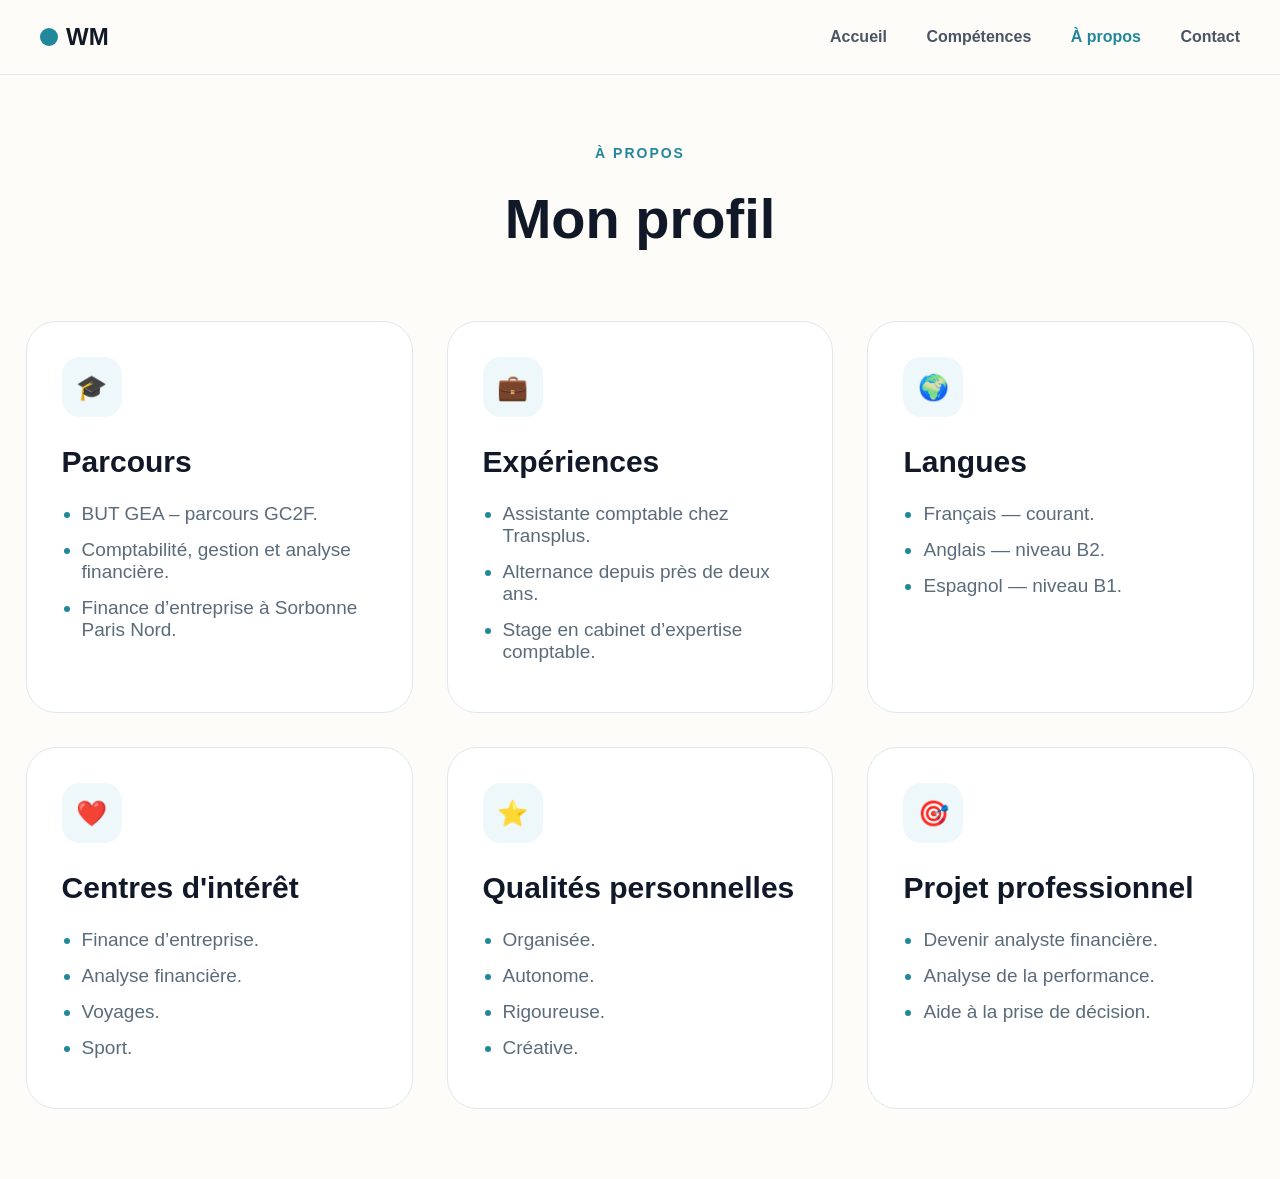
==== about.html @ 2031b593 "version 1" ====
<!DOCTYPE html>
<html lang="fr">
<head>
  <meta charset="UTF-8" />
  <meta name="viewport" content="width=device-width, initial-scale=1.0" />
  <title>À propos - Portfolio</title>
  <link rel="stylesheet" href="css/style.css" />
</head>

<body>

<header class="navbar">
  <div class="logo">
    <span></span>
    <h1>WM</h1>
  </div>

  <nav>
    <a href="index.html">Accueil</a>
    <a href="competences.html">Compétences</a>
    <a href="about.html" class="active">À propos</a>
    <a href="contact.html">Contact</a>
  </nav>
</header>

<main>
  <section class="about-section-new">

    <p class="tag center">À PROPOS</p>
    <h1 class="section-title">Mon profil</h1>

    <div class="about-grid-new">

      <div class="about-box">
        <div class="about-icon">🎓</div>
        <h3>Parcours</h3>
        <ul>
          <li>BUT GEA – parcours GC2F.</li>
          <li>Comptabilité, gestion et analyse financière.</li>
          <li>Finance d’entreprise à Sorbonne Paris Nord.</li>
        </ul>
      </div>

      <div class="about-box">
        <div class="about-icon">💼</div>
        <h3>Expériences</h3>
        <ul>
          <li>Assistante comptable chez Transplus.</li>
          <li>Alternance depuis près de deux ans.</li>
          <li>Stage en cabinet d’expertise comptable.</li>
        </ul>
      </div>

      <div class="about-box">
        <div class="about-icon">🌍</div>
        <h3>Langues</h3>
        <ul>
          <li>Français — courant.</li>
          <li>Anglais — niveau B2.</li>
          <li>Espagnol — niveau B1.</li>
        </ul>
      </div>

      <div class="about-box">
        <div class="about-icon">❤️</div>
        <h3>Centres d'intérêt</h3>
        <ul>
          <li>Finance d’entreprise.</li>
          <li>Analyse financière.</li>
          <li>Voyages.</li>
          <li>Sport.</li>
        </ul>
      </div>

      <div class="about-box">
        <div class="about-icon">⭐</div>
        <h3>Qualités personnelles</h3>
        <ul>
          <li>Organisée.</li>
          <li>Autonome.</li>
          <li>Rigoureuse.</li>
          <li>Créative.</li>
        </ul>
      </div>

      <div class="about-box">
        <div class="about-icon">🎯</div>
        <h3>Projet professionnel</h3>
        <ul>
          <li>Devenir analyste financière.</li>
          <li>Analyse de la performance.</li>
          <li>Aide à la prise de décision.</li>
        </ul>
      </div>

    </div>

  </section>
</main>

</body>
</html>
---- css/style.css ----
* {
    margin: 0;
    padding: 0;
    box-sizing: border-box;
  }
  
  body {
    font-family: Arial, sans-serif;
    background: #fdfcf8;
    color: #111827;
  }
  
  .navbar {
    height: 75px;
    padding: 0 40px;
    display: flex;
    justify-content: space-between;
    align-items: center;
    border-bottom: 1px solid #e5e7eb;
    background: #fdfcf8;
  }
  
  .logo {
    display: flex;
    align-items: center;
    gap: 8px;
  }
  
  .logo span {
    width: 18px;
    height: 18px;
    background: #21879a;
    border-radius: 50%;
  }
  
  .logo h1 {
    font-size: 24px;
  }
  
  nav a {
    margin-left: 35px;
    text-decoration: none;
    color: #4b5563;
    font-weight: 600;
  }
  
  nav a.active,
  nav a:hover {
    color: #21879a;
  }
  
  .hero {
    min-height: 720px;
    display: flex;
    justify-content: space-between;
    align-items: center;
    padding: 80px 12%;
    gap: 60px;
  }
  
  .tag {
    color: #21879a;
    text-transform: uppercase;
    font-weight: bold;
    letter-spacing: 2px;
    font-size: 14px;
    margin-bottom: 25px;
  }
  
  .hero-text h2 {
    font-size: 64px;
    margin-bottom: 20px;
  }
  
  .hero-text h3 {
    font-size: 24px;
    color: #5b6b7a;
    margin-bottom: 35px;
  }
  
  .short-text {
    font-size: 20px;
    margin-bottom: 12px;
    color: #374151;
  }
  
  .btn {
    display: inline-block;
    margin-top: 30px;
    background: #21879a;
    color: white;
    padding: 18px 32px;
    border-radius: 40px;
    text-decoration: none;
    font-weight: bold;
  }
  
  .hero-image {
    transform: translateY(20px);
  }
  
  .hero-image img {
    width: 430px;
    height: 430px;
    object-fit: cover;
    object-position: center -50%;
    border-radius: 50%;
    border: 6px solid white;
    box-shadow: 0 15px 40px rgba(0, 0, 0, 0.15);
    transform: scale(1.15);
  }
  .skills-section {
    padding: 70px 12%;
    border-top: 1px solid #e5e7eb;
  }
  
  .center {
    text-align: center;
  }
  
  .section-title {
    text-align: center;
    font-size: 56px;
    margin-bottom: 15px;
  }
  
  .section-subtitle {
    text-align: center;
    color: #64748b;
    font-size: 20px;
    margin-bottom: 70px;
  }
  
  .skills-container {
    display: grid;
    grid-template-columns: 300px 1fr;
    gap: 45px;
  }
  
  .skills-menu {
    display: flex;
    flex-direction: column;
    gap: 14px;
  }
  
  .skill-btn {
    padding: 20px 24px;
    border-radius: 18px;
    border: 1px solid #e5e7eb;
    background: white;
    text-align: left;
    font-size: 17px;
    font-weight: bold;
    cursor: pointer;
  }
  
  .skill-btn.active {
    background: #21879a;
    color: white;
    box-shadow: 0 8px 20px rgba(33, 135, 154, 0.25);
  }
  
  .skill-card {
    padding: 50px;
    border-radius: 30px;
    border: 1px solid #e5e7eb;
    background: linear-gradient(135deg, #f2fbfd, #fff8ef);
  }
  
  .skill-header {
    display: flex;
    align-items: center;
    gap: 22px;
    margin-bottom: 30px;
  }
  
  .skill-icon {
    width: 70px;
    height: 70px;
    background: #21879a;
    color: white;
    border-radius: 22px;
    display: flex;
    justify-content: center;
    align-items: center;
    font-size: 30px;
  }
  
  .skill-header h3 {
    font-size: 38px;
  }
  
  .skill-header p {
    color: #64748b;
    font-size: 18px;
  }
  
  .badges {
    display: flex;
    flex-wrap: wrap;
    gap: 12px;
    margin-bottom: 35px;
  }
  
  .badges span {
    background: #f1dfc9;
    padding: 8px 18px;
    border-radius: 20px;
    font-weight: bold;
    font-size: 14px;
  }
  
  .examples {
    display: grid;
    grid-template-columns: 1fr 1fr;
    gap: 18px;
    margin-bottom: 40px;
  }
  
  .examples div {
    background: white;
    border: 1px solid #e5e7eb;
    padding: 20px;
    border-radius: 18px;
    font-size: 17px;
  }
  
  .gallery h4 {
    font-size: 18px;
    margin-bottom: 18px;
  }
  
  .gallery-images {
    display: grid;
    grid-template-columns: repeat(3, 1fr);
    gap: 18px;
  }
  
  .gallery-images img {
    width: 100%;
    height: 170px;
    object-fit: cover;
    border-radius: 18px;
  }
  
  footer {
    text-align: center;
    padding: 30px;
    border-top: 1px solid #e5e7eb;
    color: #64748b;
    font-weight: bold;
  }
  
  @media screen and (max-width: 900px) {
    .hero {
      flex-direction: column;
      text-align: center;
    }
  
    .hero-text h2 {
      font-size: 42px;
    }
  
    .hero-image img {
      width: 280px;
      height: 280px;
    }
  
    .skills-container {
      grid-template-columns: 1fr;
    }
  
    .examples {
      grid-template-columns: 1fr;
    }
  
    .gallery-images {
      grid-template-columns: 1fr;
    }
  
    nav a {
      margin-left: 12px;
    }
  }

  .contact-section {
    padding: 70px 12%;
  }
  
  .contact-container {
    display: grid;
    grid-template-columns: 1fr 1.5fr;
    gap: 45px;
  }
  
  .contact-info {
    display: flex;
    flex-direction: column;
    gap: 22px;
  }
  
  .contact-card {
    display: flex;
    align-items: center;
    gap: 25px;
    padding: 26px;
    background: white;
    border: 1px solid #e5e7eb;
    border-radius: 25px;
    text-decoration: none;
    color: #111827;
  }
  
  .contact-icon {
    width: 60px;
    height: 60px;
    border-radius: 18px;
    background: #eef7f9;
    color: #21879a;
    display: flex;
    justify-content: center;
    align-items: center;
    font-weight: bold;
  }
  
  .contact-card p {
    color: #64748b;
    margin-bottom: 5px;
  }
  
  .contact-card strong {
    font-size: 18px;
  }
  
  .contact-form {
    padding: 45px;
    border-radius: 30px;
    border: 1px solid #e5e7eb;
    background: linear-gradient(135deg, #f2fbfd, #fff8ef);
  }
  
  .form-row {
    display: grid;
    grid-template-columns: 1fr 1fr;
    gap: 22px;
  }
  
  .form-group {
    margin-bottom: 25px;
  }
  
  .form-group label {
    display: block;
    font-weight: bold;
    margin-bottom: 10px;
  }
  
  .form-group input,
  .form-group textarea {
    width: 100%;
    border: 1px solid #dbe3ef;
    border-radius: 22px;
    padding: 18px;
    font-size: 16px;
    outline: none;
    background: white;
  }
  
  .form-group textarea {
    resize: vertical;
  }
  
  @media screen and (max-width: 900px) {
    .contact-container,
    .form-row {
      grid-template-columns: 1fr;
    }
  }
  .about-section-new {
    padding: 70px 2%;
  }
  
  .about-grid-new {
    display: grid;
    grid-template-columns: repeat(3, 1fr);
    gap: 34px;
    margin-top: 70px;
  }
  
  .about-box {
    background: white;
    border: 1px solid #dfe7ef;
    border-radius: 30px;
    padding: 35px;
    min-height: 310px;
  }
  
  .about-icon {
    width: 60px;
    height: 60px;
    border-radius: 18px;
    background: #eef7f9;
    color: #21879a;
    display: flex;
    justify-content: center;
    align-items: center;
    font-size: 25px;
    margin-bottom: 28px;
  }
  
  .about-box h3 {
    font-size: 30px;
    margin-bottom: 24px;
  }
  
  .about-box ul {
    padding-left: 20px;
  }
  
  .about-box li {
    color: #5b6b7a;
    font-size: 19px;
    margin-bottom: 14px;
  }
  
  .about-box li::marker {
    color: #21879a;
  }
  
  @media screen and (max-width: 1000px) {
    .about-grid-new {
      grid-template-columns: 1fr 1fr;
    }
  }
  
  @media screen and (max-width: 700px) {
    .about-grid-new {
      grid-template-columns: 1fr;
    }
  }
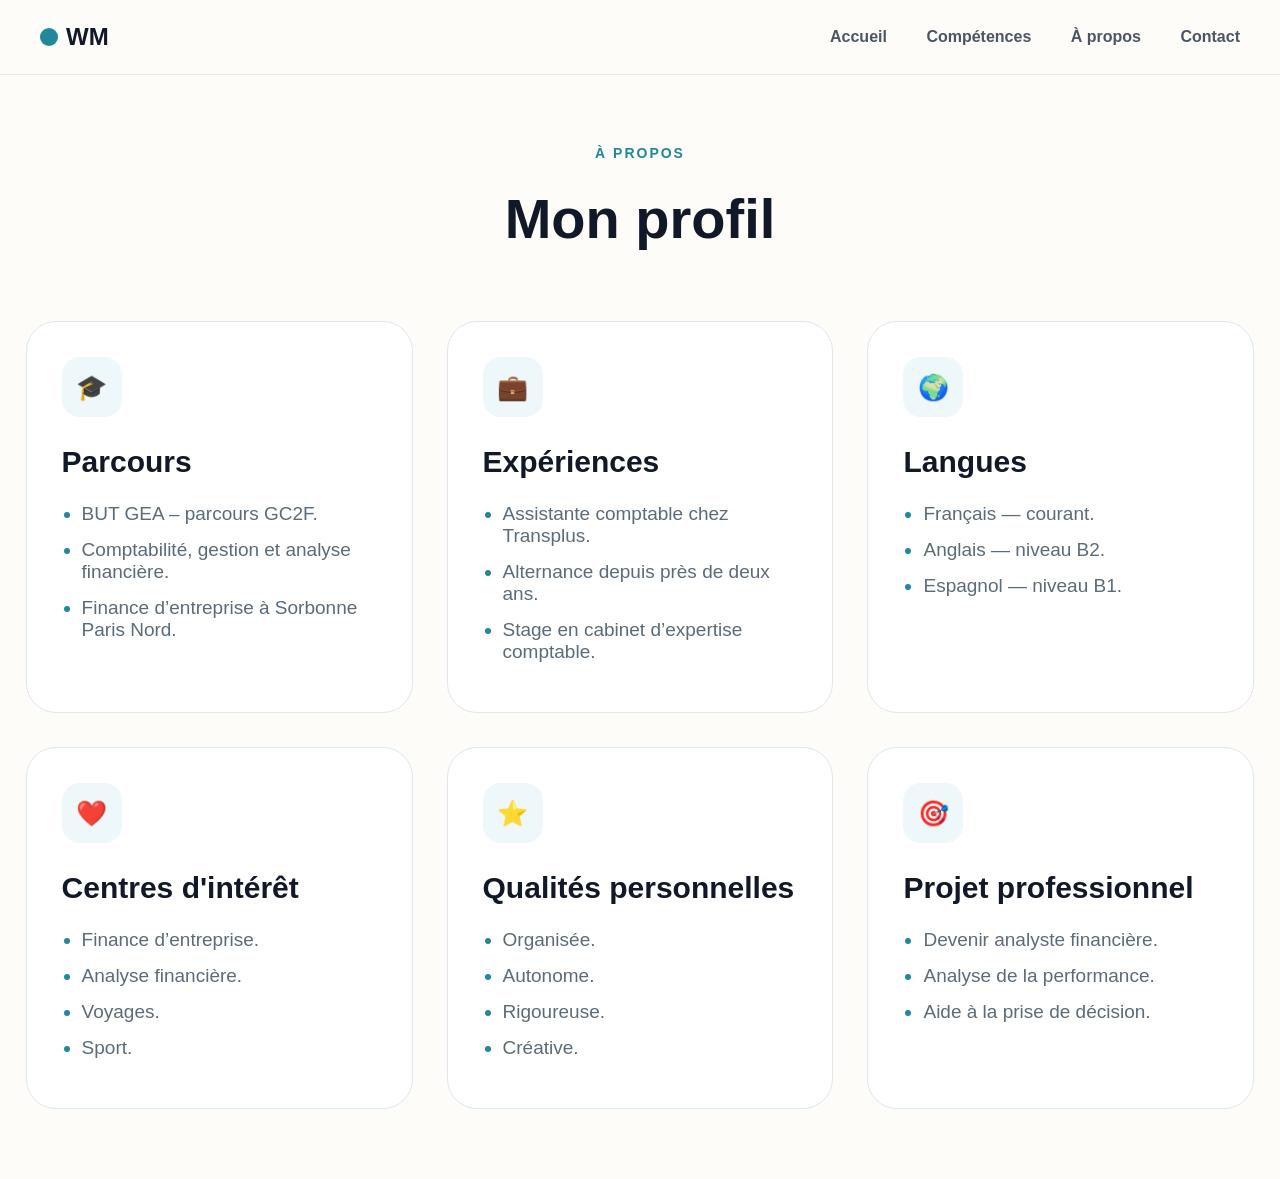
==== commit a4b75de4: "v" ====
--- a/about.html
+++ b/about.html
@@ -15,11 +15,13 @@
     <h1>WM</h1>
   </div>
 
-  <nav>
-    <a href="index.html">Accueil</a>
-    <a href="competences.html">Compétences</a>
-    <a href="about.html" class="active">À propos</a>
-    <a href="contact.html">Contact</a>
+  <button class="menu-toggle" id="menuToggle">☰</button>
+
+  <nav id="navMenu">
+      <a href="index.html">Accueil</a>
+      <a href="competences.html">Compétences</a>
+      <a href="about.html">À propos</a>
+      <a href="contact.html">Contact</a>
   </nav>
 </header>
 
--- a/css/style.css
+++ b/css/style.css
@@ -437,4 +437,199 @@
     .about-grid-new {
       grid-template-columns: 1fr;
     }
-  }+  }
+
+  /* ================= RESPONSIVE TABLETTE ================= */
+@media screen and (max-width: 1024px) {
+  .navbar {
+    padding: 0 25px;
+  }
+
+  nav a {
+    margin-left: 20px;
+    font-size: 15px;
+  }
+
+  .hero {
+    padding: 60px 6%;
+    gap: 40px;
+  }
+
+  .hero-text h2 {
+    font-size: 48px;
+  }
+
+  .hero-text h3 {
+    font-size: 22px;
+  }
+
+  .hero-image {
+    width: 360px;
+    height: 360px;
+  }
+
+  .hero-image img {
+    width: 100%;
+    height: 100%;
+  }
+
+  .skills-container,
+  .contact-container {
+    grid-template-columns: 1fr;
+  }
+
+  .about-grid-new {
+    grid-template-columns: 1fr 1fr;
+  }
+}
+
+/* ================= RESPONSIVE TÉLÉPHONE ================= */
+@media screen and (max-width: 700px) {
+  .navbar {
+    height: auto;
+    padding: 20px;
+    flex-direction: column;
+    gap: 15px;
+  }
+
+  nav {
+    display: flex;
+    flex-wrap: wrap;
+    justify-content: center;
+    gap: 12px;
+  }
+
+  nav a {
+    margin-left: 0;
+    font-size: 14px;
+  }
+
+  .hero {
+    min-height: auto;
+    padding: 50px 6%;
+    flex-direction: column-reverse;
+    text-align: center;
+  }
+
+  .hero-text h2 {
+    font-size: 38px;
+  }
+
+  .hero-text h3 {
+    font-size: 20px;
+  }
+
+  .short-text {
+    font-size: 17px;
+  }
+
+  .hero-image {
+    width: 280px;
+    height: 280px;
+    transform: translateY(0);
+  }
+
+  .section-title {
+    font-size: 38px;
+  }
+
+  .section-subtitle {
+    font-size: 17px;
+    margin-bottom: 40px;
+  }
+
+  .skills-section,
+  .contact-section,
+  .about-section-new {
+    padding: 45px 6%;
+  }
+
+  .skills-menu {
+    flex-direction: row;
+    overflow-x: auto;
+    padding-bottom: 10px;
+  }
+
+  .skill-btn {
+    min-width: 190px;
+    font-size: 15px;
+  }
+
+  .skill-card,
+  .contact-form {
+    padding: 28px;
+  }
+
+  .skill-header {
+    flex-direction: column;
+    align-items: flex-start;
+  }
+
+  .skill-header h3 {
+    font-size: 30px;
+  }
+
+  .examples,
+  .gallery-images,
+  .form-row,
+  .about-grid-new {
+    grid-template-columns: 1fr;
+  }
+
+  .contact-card {
+    padding: 22px;
+  }
+
+  .contact-card strong {
+    font-size: 15px;
+  }
+
+  .about-box {
+    min-height: auto;
+  }
+}
+.menu-toggle {
+  display: none;
+  background: #21879a;
+  color: white;
+  border: none;
+  font-size: 26px;
+  padding: 8px 14px;
+  border-radius: 10px;
+  cursor: pointer;
+}
+
+@media screen and (max-width: 700px) {
+  .navbar {
+    flex-direction: row;
+    justify-content: space-between;
+    position: relative;
+  }
+
+  .menu-toggle {
+    display: block;
+  }
+
+  nav {
+    display: none;
+    position: absolute;
+    top: 75px;
+    right: 20px;
+    background: white;
+    width: 220px;
+    padding: 18px;
+    border-radius: 18px;
+    box-shadow: 0 12px 30px rgba(0,0,0,0.12);
+    z-index: 100;
+  }
+
+  nav.show {
+    display: flex;
+    flex-direction: column;
+    gap: 14px;
+  }
+
+  nav a {
+    margin-left: 0;
+  }
+}
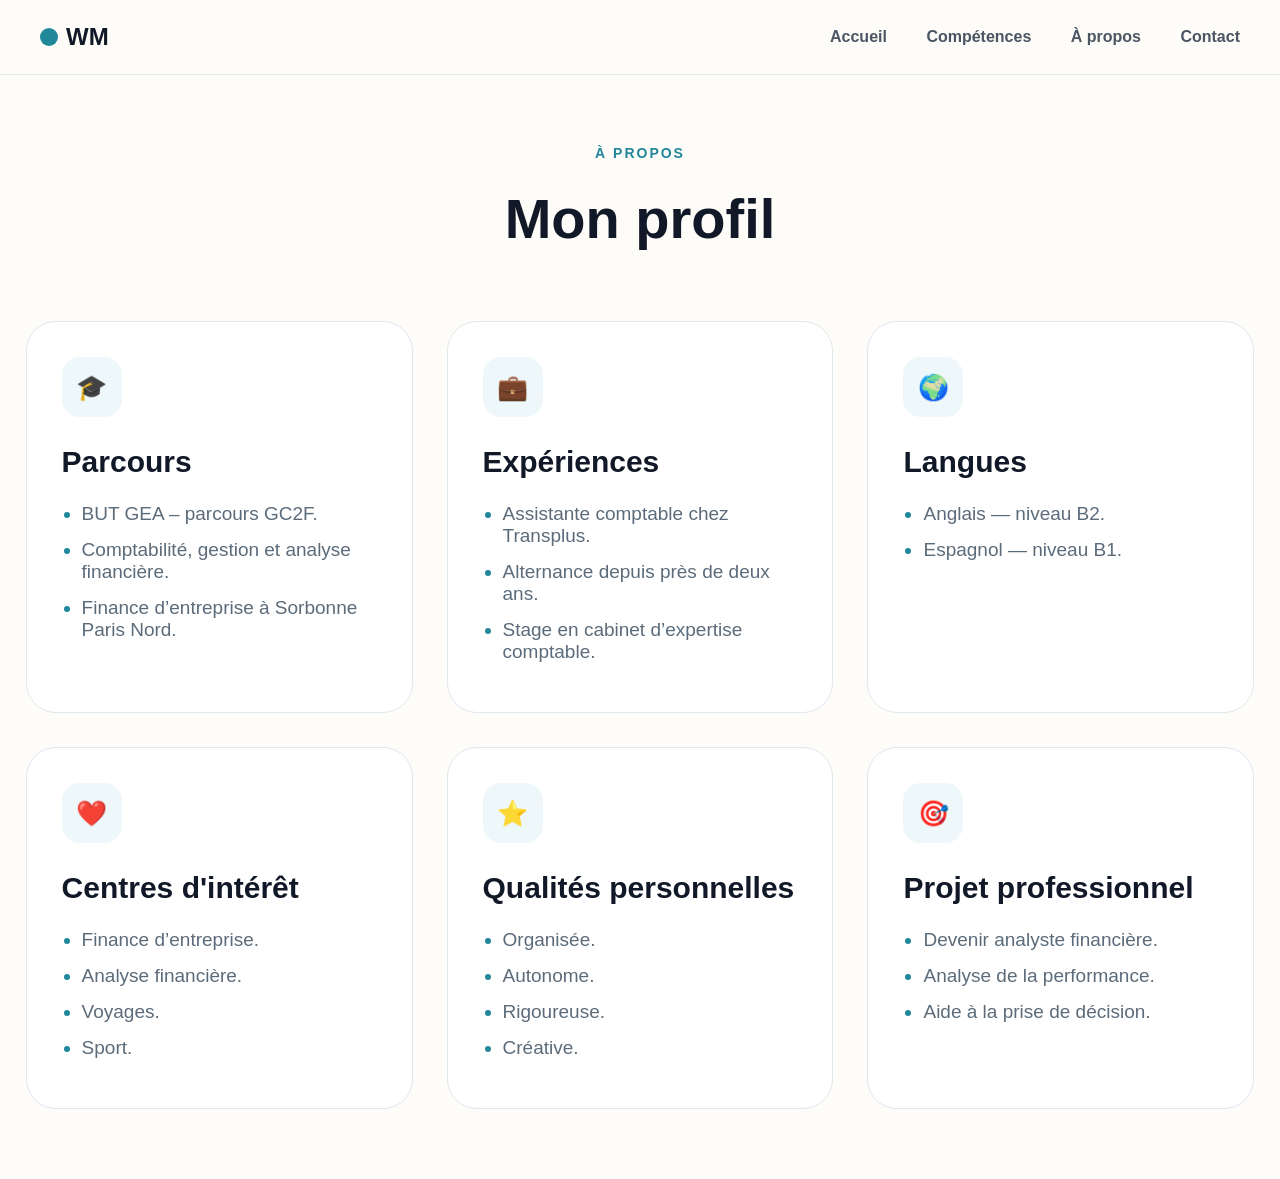
==== commit f2bf832c: "v2" ====
--- a/about.html
+++ b/about.html
@@ -57,7 +57,6 @@
         <div class="about-icon">🌍</div>
         <h3>Langues</h3>
         <ul>
-          <li>Français — courant.</li>
           <li>Anglais — niveau B2.</li>
           <li>Espagnol — niveau B1.</li>
         </ul>
@@ -99,6 +98,19 @@
 
   </section>
 </main>
+<script>
+
+  const menuToggle = document.getElementById("menuToggle");
+
+  const navMenu = document.getElementById("navMenu");
+
+  menuToggle.addEventListener("click", () => {
+
+    navMenu.classList.toggle("show");
+
+  });
+
+</script>
 
 </body>
 </html>
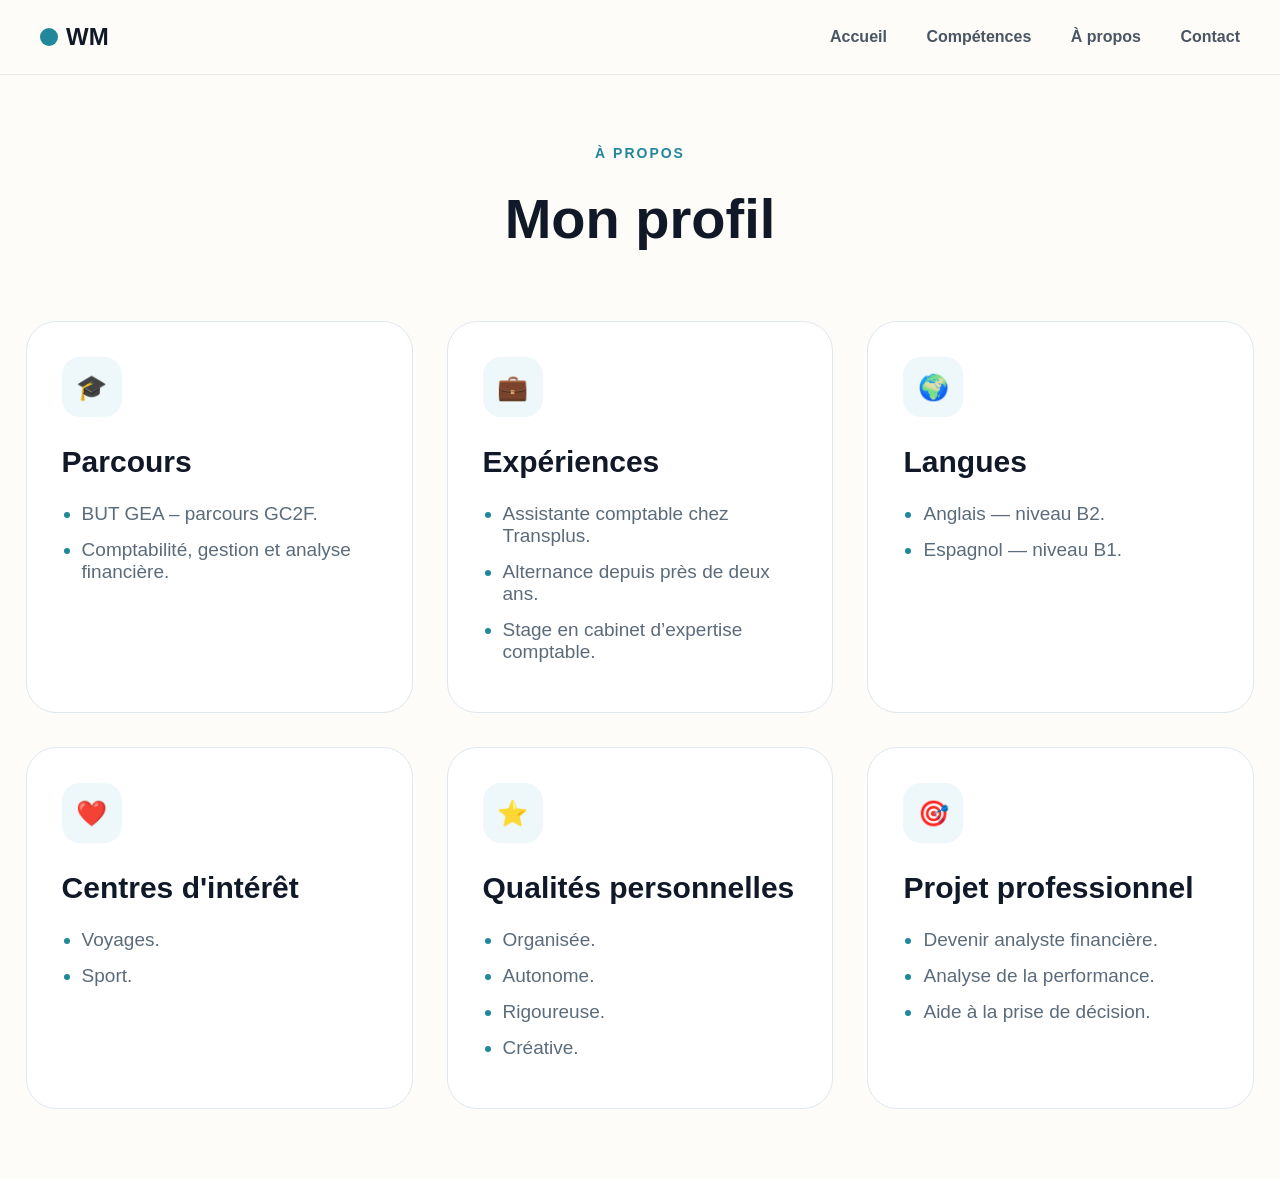
==== commit 1fa5c207: "v2.11" ====
--- a/about.html
+++ b/about.html
@@ -39,7 +39,6 @@
         <ul>
           <li>BUT GEA – parcours GC2F.</li>
           <li>Comptabilité, gestion et analyse financière.</li>
-          <li>Finance d’entreprise à Sorbonne Paris Nord.</li>
         </ul>
       </div>
 
@@ -66,8 +65,6 @@
         <div class="about-icon">❤️</div>
         <h3>Centres d'intérêt</h3>
         <ul>
-          <li>Finance d’entreprise.</li>
-          <li>Analyse financière.</li>
           <li>Voyages.</li>
           <li>Sport.</li>
         </ul>
